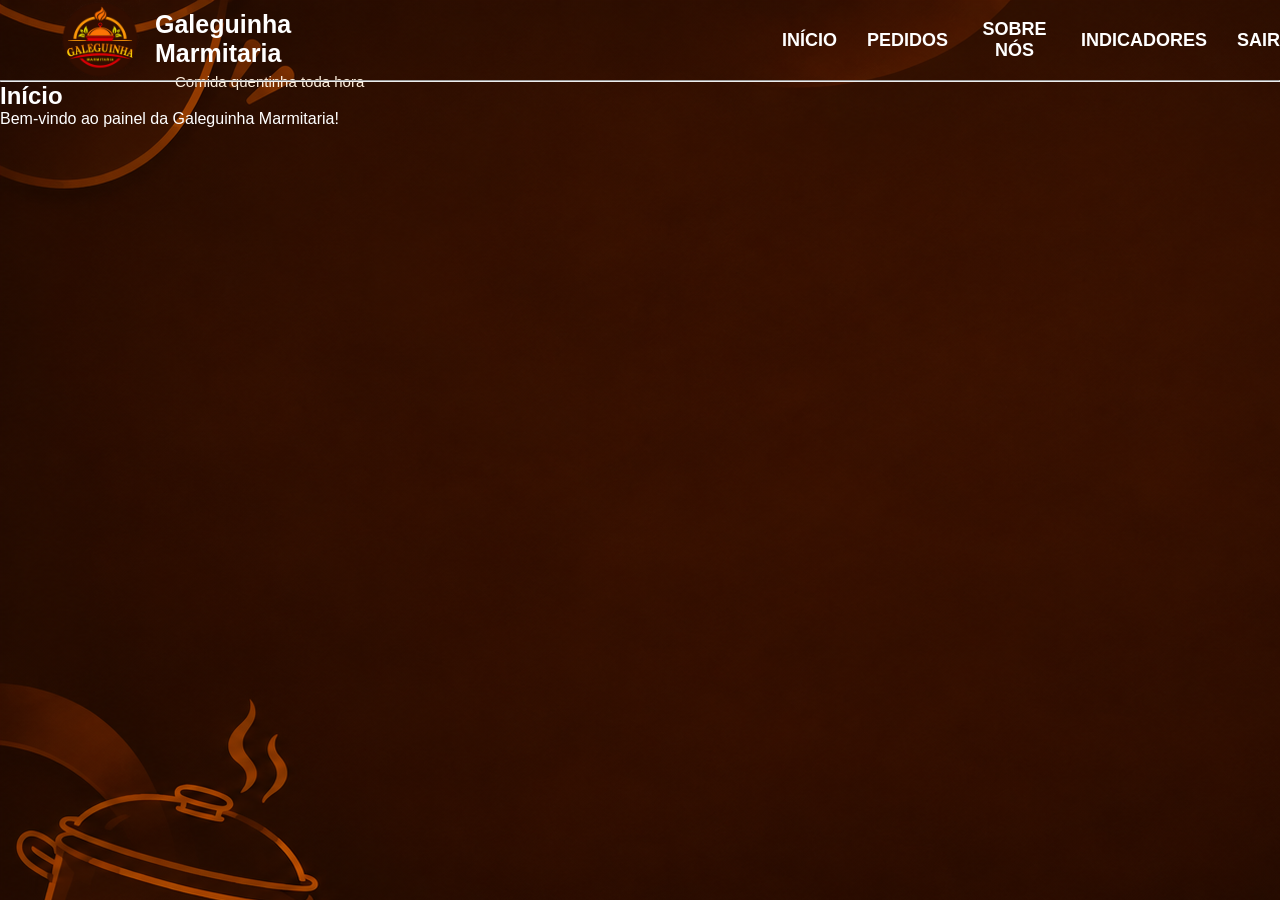
==== painel.html @ c1444ef4 "Fluxo entre as páginas + painel" ====
<!DOCTYPE html>
<html lang="en">
<head>
    <meta charset="UTF-8">
    <meta name="viewport" content="width=device-width, initial-scale=1.0">
    <title>Document</title>
    <link rel="stylesheet" href="style.css">
</head>
<body>
    <div class="box-principal">

        <header class="cabecalho">
           
            <div class="conteudo-cabecalho">
                 <img src="icone.png" alt="icone">
                 <div>
                    <h1> Galeguinha Marmitaria </h1>
                    <p> Comida quentinha toda hora </p>
                 </div>
                 
            </div>
           
           <div class="menu">
                <button class="btn-menu" data-alvo="aba-inicio"> INÍCIO </button>
                <button class="btn-menu" data-alvo="aba-pedidos"> PEDIDOS </button>
                <button class="btn-menu" data-alvo="aba-sobre"> SOBRE NÓS </button>
                <button class="btn-menu" data-alvo="aba-indicadores"> INDICADORES </button>
                <button type="button" id="btn-sair"> SAIR </button>
            </div>
        </header>
        <hr>

        <section class="conteudo">
            <!-- Aba 1: Começa visível (sem a classe escondido) -->
            <div id="aba-inicio" class="conteudo-sessão">
                <h2>Início</h2>
                <p>Bem-vindo ao painel da Galeguinha Marmitaria!</p>
            </div>

            <!-- Aba 2: Começa escondida -->
            <div id="aba-pedidos" class="conteudo-sessão escondido">
                <h2>Pedidos</h2>
                <p>Aqui vai aparecer a lista de pedidos.</p>
            </div>

            <!-- Aba 3: Começa escondida -->
            <div id="aba-sobre" class="conteudo-sessão escondido">
                <h2>Sobre Nós</h2>
                <p>História da Galeguinha Marmitaria.</p>
            </div>

            <!-- Aba 4: Começa escondida -->
            <div id="aba-indicadores" class="conteudo-sessão escondido">
                <h2>Indicadores</h2>
                <p>Gráficos e relatórios da marmitaria.</p>
            </div>
        </section>
    </div>

    <!-- Lembre-se de conferir o nome do seu arquivo JS aqui -->
    <script src="painel.js"></script>
</body>
</html>
---- style.css ----
*{
    margin:0;
    padding:0;
    font-family: Arial, Helvetica, sans-serif;
}

body{
    background-color: #442202;
}

.escondido{
    display: none !important;
}


.container{
    height:100vh;
    width:100vw;
    
    background-image: url(fundo.png);
    background-size: cover;
    background-position: center;
    background-repeat: no-repeat;
    background-attachment: fixed;

    min-height: 100vh;
    margin: 0;
    display:flex;
    align-items: center;
    justify-content: center;
    flex-direction:row;
}

.box-login, .box-cadastro{
    display:flex;
    align-items: center;
    justify-content: center;
    flex-direction:column;

    color:white;

    width:400px;
    height:520px;
    background-color: #351604;
    border-radius: 40px;
    border: 3px solid #1e1003;
    text-align: center;
    gap: 12px;
   
   
}

 .box-cadastro {
    width: 460px;
    height: 620px;
}

.box-login img, .box-cadastro img {
    width: 85px;
    height: 85px;
    object-fit: contain;
    margin-bottom: 8px;
    border-radius:10px ;
}

.box-login h1, .box-cadastro img  {
    color: #F4F4F5;
    font-size: 32px;
    font-weight: 700;
    margin: 0;
    letter-spacing: -0.8px;
}


.box-login p, .box-cadastro p {
    color: #FFF1DF;
    font-size: 14px;
    font-weight: 400;
    line-height: 1.6;
    margin: 0;
    max-width: 300px;
    margin-left:10px;
}

.box-dados {
    display: flex;
    flex-direction: column;
    gap: 16px;
  
}

.box-dados hr {
    width: 100%;
    border: none;
    border-top: 1px solid #1e1003;
    margin: 0 0 10px;
}

.box-dados h2 {
    color: #F4F4F5;
    font-family: 'Inter', sans-serif;
    font-size: 26px;
    font-weight: 700;
    margin: 0 0 8px;
}

.box-dados .input-group {
    display: flex;
    align-items: center;
    width: 350px;
    height: 50px;
    padding: 0 20px;
    box-sizing: border-box;

    background-color:#FFF1DF;
    border: 1px solid transparent;
    border-radius: 16px;
}

.box-dados .input-group:focus-within {
    border-color: #1e1003;
}

.box-dados .input-group input {
    flex: 1;
    width: 100%;
    min-width: 0;
    height: 100%;

    background: transparent;
    border: none;
    outline: none;

    color:   #1e1003;
    font-family: 'Inter', sans-serif;
    font-size: 18px;
}


.box-dados .input-group input::placeholder {
    color: #94765C;
}

.box-dados .toggle-password {
    background: transparent;
    border: none;
    color: white;
    font-size: 20px;
    cursor: pointer;
}

.box-dados .btn-login {
    width: 350px;
    height: 50px;
    margin-top: 8px;

    background-color: #F58216;
    border: none;
    border-radius: 16px;

    color:#351604;
    font-family: 'Inter', sans-serif;
    font-size: 20px;
    font-weight: 700;

    cursor: pointer;
     transition: transform 0.2s ease-in-out; 
}

.box-dados .btn-login:hover {
    background-color: #FF9D32;
    transform: scale(1.05); }

/* LINK DE CADASTRO */
.box-dados .register-link {
    color: white;
    font-family: 'Inter', sans-serif;
    font-size: 16px;
    text-align: center;
    margin-top:2px;
    margin-left:15px;
}

.box-dados .register-link a {
    color:#F58216;
    font-weight: 700;
    text-decoration: none;
    
}

.box-dados .register-link a:hover {
    text-decoration: underline;
}

.tipo-usuario p {
    color: #FFF1DF;
    font-size: 16px;
    margin-bottom: 10px;
    margin-left:20px;
}

.opcoes-perfil {
    display: flex;
    gap: 12px;
}

.opcoes-perfil label {
    flex: 1;
    display: flex;
    align-items: center;
    justify-content: center;
    gap: 10px;

    padding: 15px;

    background:  #351604;
    border: 2px solid  #1e1003;
    border-radius: 14px;

    color: white;
    cursor: pointer;
    transition: 0.2s;
}

.opcoes-perfil input[type="radio"] {
    accent-color:  #351604;
    width: 17px;
    height: 17px;
    cursor: pointer;
}

.opcoes-perfil label:has(input:checked) {
    background:#F58216;
    border-color:#FFB21A;
    color: #ffffff;
}

.box-principal{
    width:100vw;
    height:100vh;
    display:flex;
    flex-direction:column;
    position:absolute;
    color:white;
    background-image: url(fundo-principal.png);

}

.cabecalho{
    background-image: url(fundo-principal.png);
    width:100vw;
    height:80px;
    display:flex;
    flex-direction: row;
    color:rgb(255, 255, 255);
    gap:30%;
}

.cabecalho img{
    width:80px;
    height:80px;
    margin-left:40px;

}

.cabecalho hr{
    width: 100vw;
    border: none;
    border-top: 3px solid #F58216;
    margin-top:50px;
}

.conteudo-cabecalho{
  
    display:flex;
    margin-left:20px;
    gap:15px;
    flex-direction: row;
}

.conteudo-cabecalho p{
   font-size:15px;
   color:#FFF1DF;
   margin-top:5px;
   margin-left:20px;
}
.conteudo-cabecalho h1{
    font-size:25px;
    margin-top:10px;
}

.menu{
   
    display:flex;
    justify-content: center;
    align-items: center;
    gap:30px;
}

.menu button{
  background: transparent;
  border: none;
  padding: 0;
  margin: 0;
  color: inherit;
  font: inherit;
  text-decoration: none;
  cursor: pointer;
  transition: color 0.3s ease, transform 0.3s ease;
  font-size: 18px; 
  font-weight: 600;
}
.menu button:hover {
  color: #F58216; /* Nova cor do texto */
  transform: scale(1.10);
}
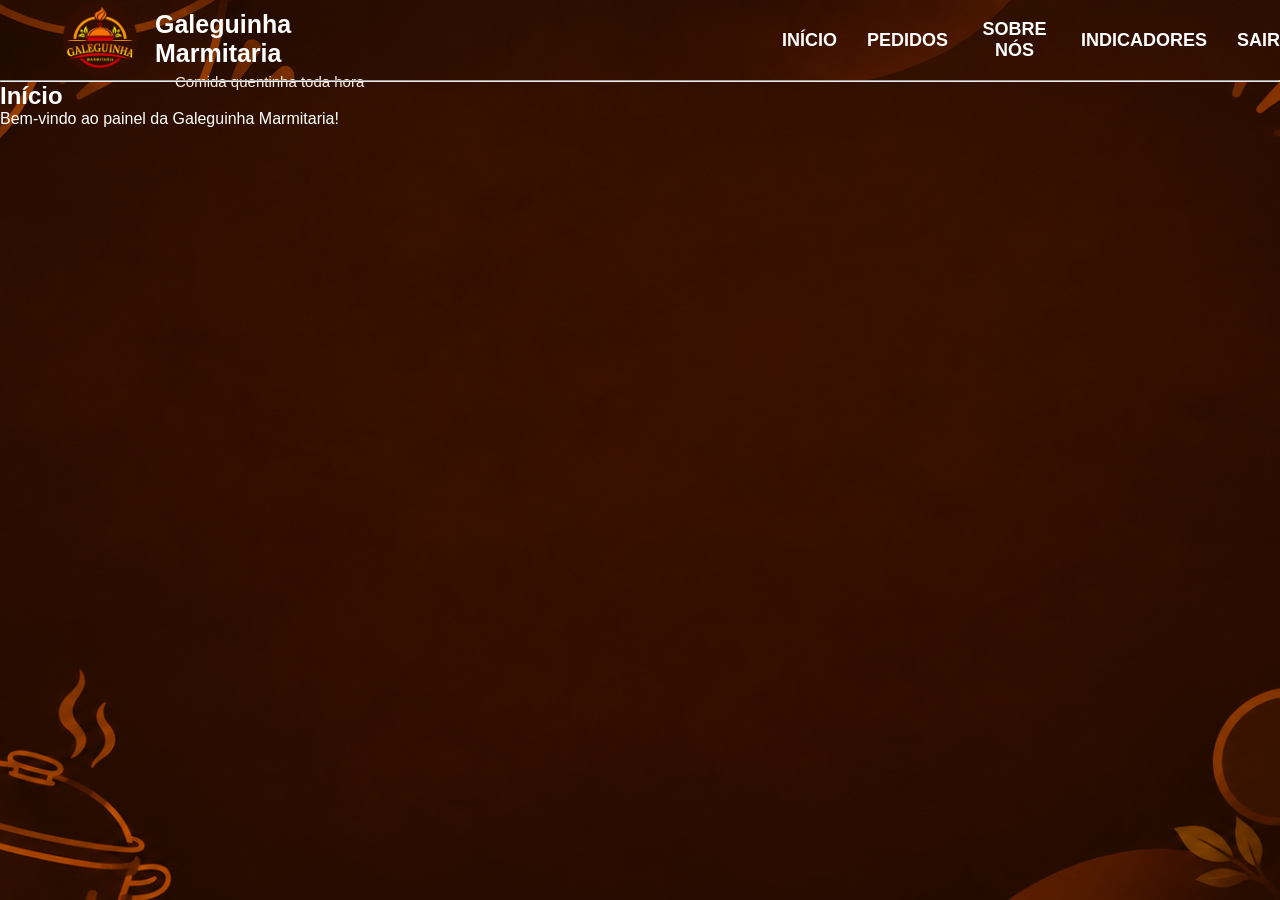
==== commit feef77a8: "pagina_indicadores" ====
--- a/painel.html
+++ b/painel.html
@@ -4,6 +4,8 @@
     <meta charset="UTF-8">
     <meta name="viewport" content="width=device-width, initial-scale=1.0">
     <title>Document</title>
+    <!--simbolos-->
+    <link rel="stylesheet" href="https://cdnjs.cloudflare.com/ajax/libs/font-awesome/6.5.1/css/all.min.css">
     <link rel="stylesheet" href="style.css">
 </head>
 <body>
@@ -51,13 +53,112 @@
 
             <!-- Aba 4: Começa escondida -->
             <div id="aba-indicadores" class="conteudo-sessão escondido">
-                <h2>Indicadores</h2>
-                <p>Gráficos e relatórios da marmitaria.</p>
+                <div class="dashboard-container">
+                    <div class="breadcrumb">
+                        <i class="fa-solid fa-house"></i>
+                        <span>Início</span>
+                        <span>&gt;</span>
+                        <span class="active">Indicadores</span>
+                    </div>
+
+                    <div class="section-header">
+                        <div class="title-group">
+                            <div class="header-icon">
+                                <i class="fa-solid fa-chart-line"></i>
+                            </div>
+                            <div>
+                                <h2>Indicadores</h2>
+                                <p>Acompanhe o desempenho do seu negócio</p>
+                            </div>
+                        </div>
+
+                        <div class="filter-wrapper">
+                            <i class="fa-regular fa-calendar"></i>
+                            <select id="periodFilter" aria-label="Filtrar período">
+                                <option value="este-mes" selected>Este mês</option>
+                                <option value="mes-passado">Mês passado</option>
+                                <option value="ultimos-6-meses">Últimos 6 meses</option>
+                            </select>
+                        </div>
+                    </div>
+
+                    <div class="kpi-grid">
+                        <div class="kpi-card">
+                            <div class="kpi-icon">
+                                <i class="fa-solid fa-bag-shopping"></i>
+                            </div>
+                            <div class="kpi-info">
+                                <span class="kpi-label">Total de Pedidos</span>
+                                <strong class="kpi-value" id="kpi-pedidos">247</strong>
+                                <span class="kpi-trend positive" id="trend-pedidos">
+                                    <i class="fa-solid fa-arrow-up"></i> 12% <small>vs. mês anterior</small>
+                                </span>
+                            </div>
+                        </div>
+
+                        <div class="kpi-card">
+                            <div class="kpi-icon">
+                                <i class="fa-solid fa-coins"></i>
+                            </div>
+                            <div class="kpi-info">
+                                <span class="kpi-label">Faturamento</span>
+                                <strong class="kpi-value" id="kpi-faturamento">R$ 7.842,50</strong>
+                                <span class="kpi-trend positive" id="trend-faturamento">
+                                    <i class="fa-solid fa-arrow-up"></i> 18% <small>vs. mês anterior</small>
+                                </span>
+                            </div>
+                        </div>
+
+                        <div class="kpi-card">
+                            <div class="kpi-icon">
+                                <i class="fa-solid fa-star"></i>
+                            </div>
+                            <div class="kpi-info">
+                                <span class="kpi-label">Ticket Médio</span>
+                                <strong class="kpi-value" id="kpi-ticket">R$ 31,74</strong>
+                                <span class="kpi-trend positive" id="trend-ticket">
+                                    <i class="fa-solid fa-arrow-up"></i> 5% <small>vs. mês anterior</small>
+                                </span>
+                            </div>
+                        </div>
+
+                        <div class="kpi-card">
+                            <div class="kpi-icon">
+                                <i class="fa-solid fa-users"></i>
+                            </div>
+                            <div class="kpi-info">
+                                <span class="kpi-label">Clientes Ativos</span>
+                                <strong class="kpi-value" id="kpi-clientes">1.203</strong>
+                                <span class="kpi-trend positive" id="trend-clientes">
+                                    <i class="fa-solid fa-arrow-up"></i> 10% <small>vs. mês anterior</small>
+                                </span>
+                            </div>
+                        </div>
+                    </div>
+
+                    <div class="charts-grid">
+                        <div class="chart-card">
+                            <div class="chart-header">
+                                <i class="fa-solid fa-chart-simple"></i>
+                                <h3>Total de Vendas por Mês</h3>
+                            </div>
+                            <div class="chart-body" id="chart-vendas-mes"></div>
+                        </div>
+
+                        <div class="chart-card">
+                            <div class="chart-header">
+                                <i class="fa-solid fa-calendar-days"></i>
+                                <h3>Faturamento por Dia da Semana</h3>
+                            </div>
+                            <div class="chart-body" id="chart-faturamento-semana"></div>
+                        </div>
+                    </div>
+                </div>
             </div>
         </section>
     </div>
 
-    <!-- Lembre-se de conferir o nome do seu arquivo JS aqui -->
+
     <script src="painel.js"></script>
 </body>
 </html>
--- a/style.css
+++ b/style.css
@@ -236,19 +236,21 @@
 }
 
 .box-principal{
-    width:100vw;
-    height:100vh;
+    width:100%;
+    min-height:100vh;
     display:flex;
     flex-direction:column;
-    position:absolute;
     color:white;
     background-image: url(fundo-principal.png);
-
+    background-size: cover;
+    background-position: center;
+    background-attachment: fixed;
+    overflow-x: hidden;
 }
 
 .cabecalho{
     background-image: url(fundo-principal.png);
-    width:100vw;
+    width:100%;
     height:80px;
     display:flex;
     flex-direction: row;
@@ -314,3 +316,307 @@
   color: #F58216; /* Nova cor do texto */
   transform: scale(1.10);
 }
+
+/* =========================================================
+   INDICADORES (PALETA ORIGINAL GALEGUINHA MARMITARIA)
+   ========================================================= */
+.dashboard-container {
+    --bg-card: rgba(53, 22, 4, 0.80);
+    --bg-card-hover: rgba(68, 34, 2, 0.92);
+    --border-card: rgba(245, 130, 22, 0.30);
+    --orange-primary: #F58216;
+    --orange-light: #FF9D32;
+    --text-main: #FFFFFF;
+    --text-muted: #FFF1DF;
+    --trend-green: #4ade80;
+    --trend-red: #f87171;
+
+    max-width: 1280px;
+    margin: 0 auto;
+    padding: 20px 32px 56px;
+    box-sizing: border-box;
+    color: var(--text-main);
+}
+
+.breadcrumb {
+    display: flex;
+    align-items: center;
+    gap: 8px;
+    font-size: 0.85rem;
+    color: var(--text-muted);
+    margin-bottom: 18px;
+}
+
+.breadcrumb .active {
+    color: var(--text-main);
+    font-weight: 600;
+}
+
+.section-header {
+    display: flex;
+    justify-content: space-between;
+    align-items: center;
+    flex-wrap: wrap;
+    gap: 16px;
+    margin-bottom: 26px;
+}
+
+.title-group {
+    display: flex;
+    align-items: center;
+    gap: 16px;
+}
+
+.header-icon {
+    font-size: 2.3rem;
+    color: var(--orange-primary);
+    display: flex;
+    align-items: center;
+}
+
+.title-group h2 {
+    margin: 0;
+    font-size: 1.8rem;
+    font-weight: 700;
+}
+
+.title-group p {
+    margin: 4px 0 0;
+    font-size: 0.95rem;
+    color: var(--text-muted);
+}
+
+.filter-wrapper {
+    display: flex;
+    align-items: center;
+    background: var(--bg-card);
+    border: 1px solid var(--border-card);
+    border-radius: 999px;
+    padding: 10px 18px;
+    backdrop-filter: blur(6px);
+    transition: border-color 0.2s;
+}
+
+.filter-wrapper:hover {
+    border-color: var(--orange-primary);
+}
+
+.filter-wrapper i {
+    color: var(--text-muted);
+    margin-right: 10px;
+    font-size: 0.95rem;
+}
+
+.filter-wrapper select {
+    background: transparent;
+    border: none;
+    color: var(--text-main);
+    font-size: 0.92rem;
+    font-weight: 600;
+    outline: none;
+    cursor: pointer;
+}
+
+.filter-wrapper select option {
+    background-color: #351604;
+    color: #FFFFFF;
+}
+
+.kpi-grid {
+    display: grid;
+    grid-template-columns: repeat(4, 1fr);
+    gap: 20px;
+    margin-bottom: 24px;
+}
+
+.kpi-card {
+    background: var(--bg-card);
+    border: 1px solid var(--border-card);
+    border-radius: 16px;
+    padding: 20px;
+    box-sizing: border-box;
+    display: flex;
+    align-items: center;
+    gap: 16px;
+    backdrop-filter: blur(8px);
+    box-shadow: 0 8px 24px rgba(30, 16, 3, 0.45);
+    transition: transform 0.2s ease, background 0.2s ease;
+}
+
+.kpi-card:hover {
+    transform: translateY(-3px);
+    background: var(--bg-card-hover);
+}
+
+.kpi-icon {
+    font-size: 2.2rem;
+    color: var(--orange-primary);
+    min-width: 42px;
+    display: flex;
+    justify-content: center;
+}
+
+.kpi-info {
+    display: flex;
+    flex-direction: column;
+}
+
+.kpi-label {
+    font-size: 0.85rem;
+    color: var(--text-muted);
+    margin-bottom: 4px;
+}
+
+.kpi-value {
+    font-size: 1.6rem;
+    font-weight: 700;
+    margin-bottom: 4px;
+}
+
+.kpi-trend {
+    font-size: 0.8rem;
+    font-weight: 700;
+    display: flex;
+    align-items: center;
+    gap: 4px;
+}
+
+.kpi-trend.positive {
+    color: var(--trend-green);
+}
+
+.kpi-trend.negative {
+    color: var(--trend-red);
+}
+
+.kpi-trend small {
+    color: var(--text-muted);
+    font-weight: 400;
+    margin-left: 2px;
+}
+
+.charts-grid {
+    display: grid;
+    grid-template-columns: repeat(2, 1fr);
+    gap: 24px;
+}
+
+.chart-card {
+    background: var(--bg-card);
+    border: 1px solid var(--border-card);
+    border-radius: 16px;
+    padding: 22px 24px;
+    box-sizing: border-box;
+    backdrop-filter: blur(8px);
+    box-shadow: 0 8px 24px rgba(30, 16, 3, 0.45);
+}
+
+.chart-header {
+    display: flex;
+    align-items: center;
+    gap: 10px;
+    margin-bottom: 20px;
+}
+
+.chart-header i {
+    color: var(--orange-primary);
+    font-size: 1.2rem;
+}
+
+.chart-header h3 {
+    margin: 0;
+    font-size: 1.12rem;
+    font-weight: 700;
+}
+
+.bar-chart-wrapper {
+    display: flex;
+    height: 230px;
+    padding-top: 18px;
+}
+
+.y-axis {
+    display: flex;
+    flex-direction: column;
+    justify-content: space-between;
+    padding-bottom: 28px;
+    padding-right: 12px;
+    font-size: 0.78rem;
+    color: var(--text-muted);
+    text-align: right;
+    min-width: 44px;
+}
+
+.bars-area {
+    flex: 1;
+    display: flex;
+    align-items: flex-end;
+    justify-content: space-around;
+    border-left: 1px solid rgba(255, 241, 223, 0.18);
+    border-bottom: 1px solid rgba(255, 241, 223, 0.18);
+    padding: 0 10px;
+    position: relative;
+}
+
+.bar-column {
+    display: flex;
+    flex-direction: column;
+    align-items: center;
+    height: 100%;
+    justify-content: flex-end;
+    flex: 1;
+    max-width: 54px;
+    position: relative;
+}
+
+.bar-top-label {
+    font-size: 0.74rem;
+    font-weight: 700;
+    color: var(--text-main);
+    margin-bottom: 6px;
+    white-space: nowrap;
+    transition: transform 0.25s ease, color 0.25s ease;
+}
+
+.bar-fill {
+    width: 72%;
+    background: linear-gradient(180deg, var(--orange-light) 0%, var(--orange-primary) 100%);
+    border-radius: 6px 6px 0 0;
+    transition: height 0.65s cubic-bezier(0.34, 1.56, 0.64, 1), filter 0.2s ease, transform 0.2s ease;
+    cursor: pointer;
+}
+
+.bar-column:hover .bar-fill {
+    filter: brightness(1.18);
+    transform: scaleX(1.06);
+}
+
+.bar-column:hover .bar-top-label {
+    color: var(--orange-light);
+    transform: translateY(-2px);
+}
+
+.bar-bottom-label {
+    position: absolute;
+    bottom: -24px;
+    font-size: 0.8rem;
+    color: var(--text-muted);
+}
+
+@media (max-width: 1024px) {
+    .kpi-grid {
+        grid-template-columns: repeat(2, 1fr);
+    }
+    .charts-grid {
+        grid-template-columns: 1fr;
+    }
+}
+
+@media (max-width: 580px) {
+    .dashboard-container {
+        padding: 16px;
+    }
+    .kpi-grid {
+        grid-template-columns: 1fr;
+    }
+}
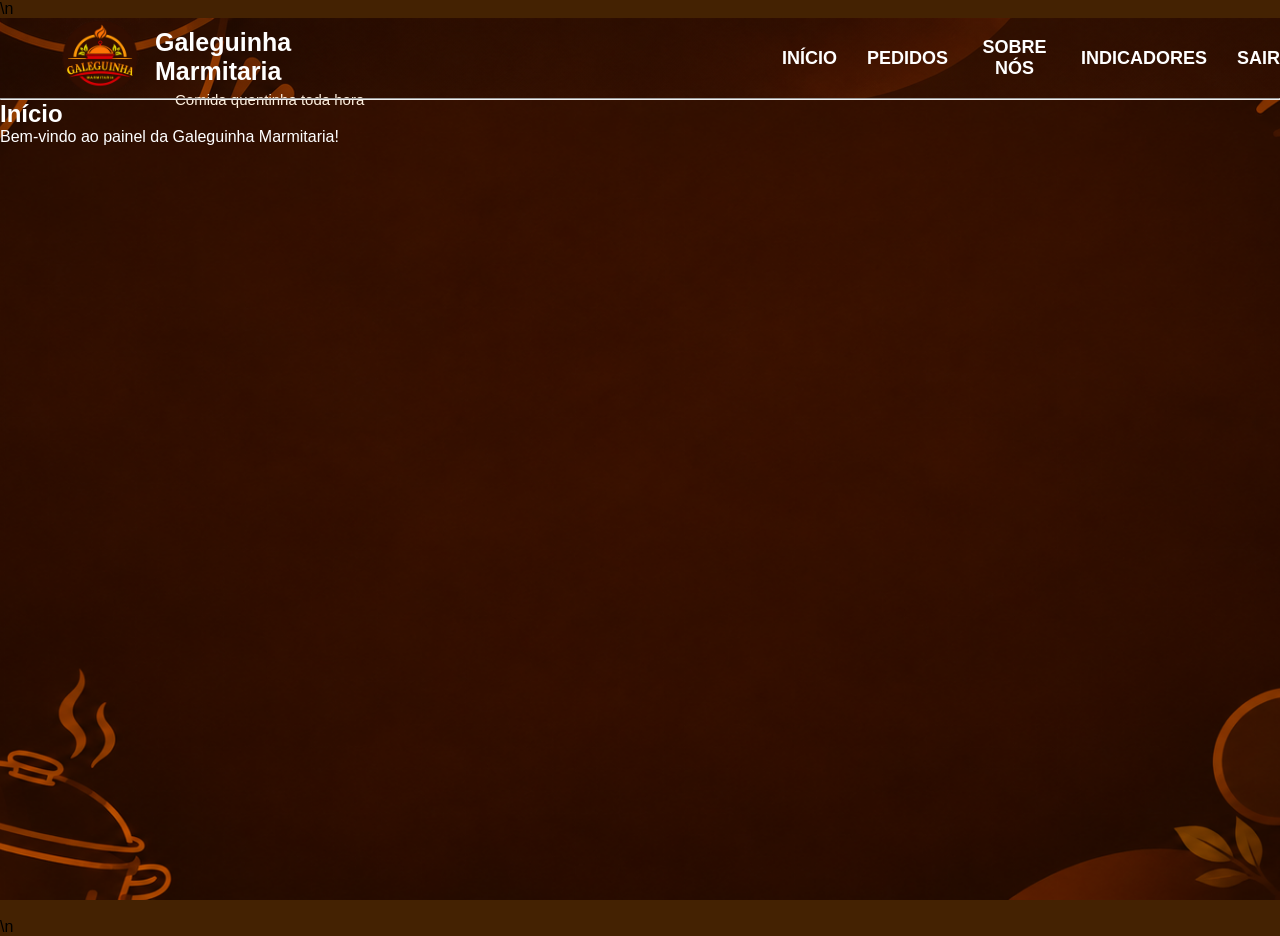
==== commit 4c17cc8f: "Painel atualizado para ter a aba pedidos e o JS e CSS da aba pedidos" ====
--- a/painel.html
+++ b/painel.html
@@ -6,7 +6,7 @@
     <title>Document</title>
     <!--simbolos-->
     <link rel="stylesheet" href="https://cdnjs.cloudflare.com/ajax/libs/font-awesome/6.5.1/css/all.min.css">
-    <link rel="stylesheet" href="style.css">
+    <link rel="stylesheet" href="style.css">\n    <link rel="stylesheet" href="pedidos.css">
 </head>
 <body>
     <div class="box-principal">
@@ -41,8 +41,48 @@
 
             <!-- Aba 2: Começa escondida -->
             <div id="aba-pedidos" class="conteudo-sessão escondido">
-                <h2>Pedidos</h2>
-                <p>Aqui vai aparecer a lista de pedidos.</p>
+                <div class="pedidos-app">
+                    <header class="pedidos-topo">
+                        <div>
+                            <span class="pedidos-sobretitulo">GALEGUINHA MARMITARIA</span>
+                            <h2>Monte seu pedido</h2>
+                            <p>Comida caseira, saborosa e feita com carinho.</p>
+                        </div>
+                        <div class="pedidos-topo-icone" aria-hidden="true"><i class="fa-solid fa-utensils"></i></div>
+                    </header>
+
+                    <div class="pedidos-layout">
+                        <section class="pedidos-catalogo" aria-label="Cardápio de marmitas">
+                            <div class="pedidos-secao-titulo">
+                                <div>
+                                    <h3>Nosso cardápio</h3>
+                                    <p>Escolha suas marmitas e adicione ao pedido.</p>
+                                </div>
+                                <span id="pedidos-qtd-produtos" class="pedidos-contador">5 opções</span>
+                            </div>
+                            <div id="pedidos-lista-produtos" class="pedidos-grid"></div>
+                        </section>
+
+                        <aside class="pedidos-carrinho" aria-label="Resumo do pedido">
+                            <div class="pedidos-carrinho-titulo">
+                                <h3><i class="fa-solid fa-cart-shopping"></i> Seu pedido</h3>
+                                <span id="pedidos-carrinho-contador">0</span>
+                            </div>
+                            <div id="pedidos-itens-carrinho" class="pedidos-itens-carrinho">
+                                <p class="pedidos-vazio">Seu carrinho está vazio.</p>
+                            </div>
+                            <div class="pedidos-total-linha">
+                                <span>Total</span>
+                                <strong id="pedidos-total">R$ 0,00</strong>
+                            </div>
+                            <button type="button" id="pedidos-finalizar" class="pedidos-btn-finalizar" disabled>
+                                Finalizar pedido <i class="fa-solid fa-arrow-right"></i>
+                            </button>
+                            <p class="pedidos-aviso">O estoque é atualizado ao confirmar o pedido neste navegador.</p>
+                        </aside>
+                    </div>
+                    <div id="pedidos-mensagem" class="pedidos-mensagem" role="status" aria-live="polite"></div>
+                </div>
             </div>
 
             <!-- Aba 3: Começa escondida -->
@@ -159,6 +199,6 @@
     </div>
 
 
-    <script src="painel.js"></script>
+    <script src="painel.js"></script>\n    <script src="pedidos.js"></script>
 </body>
 </html>
--- a/pedidos.css
+++ b/pedidos.css
@@ -0,0 +1,414 @@
+/* Estilos isolados da aba de pedidos: prefixo pedidos- para evitar conflitos com o painel. */
+.pedidos-app {
+    color: #3b1b0c;
+    background: #fff6e9;
+    border: 1px solid #f2dfc8;
+    border-radius: 22px;
+    padding: 26px;
+    font-family: inherit;
+}
+
+.pedidos-topo {
+    display: flex;
+    align-items: center;
+    justify-content: space-between;
+    gap: 18px;
+    padding: 24px 26px;
+    margin-bottom: 24px;
+    color: #fff4e5;
+    background: linear-gradient(115deg, #3b1605, #702b08);
+    border-radius: 18px;
+}
+
+.pedidos-sobretitulo {
+    color: #ff9a32;
+    font-size: .75rem;
+    font-weight: 800;
+    letter-spacing: .13em;
+}
+
+.pedidos-topo h2 {
+    margin: 5px 0;
+    color: #fff4e5;
+    font-size: clamp(1.6rem, 3vw, 2.2rem);
+}
+
+.pedidos-topo p {
+    margin: 0;
+    color: #f5d9bc;
+}
+
+.pedidos-topo-icone {
+    display: grid;
+    place-items: center;
+    width: 68px;
+    height: 68px;
+    flex: 0 0 68px;
+    color: #ff9a32;
+    border: 1px solid #bd641b;
+    border-radius: 50%;
+    font-size: 1.8rem;
+}
+
+.pedidos-layout {
+    display: grid;
+    grid-template-columns: minmax(0, 1fr) 320px;
+    align-items: start;
+    gap: 22px;
+}
+
+.pedidos-secao-titulo,
+.pedidos-carrinho-titulo {
+    display: flex;
+    justify-content: space-between;
+    align-items: center;
+    gap: 12px;
+}
+
+.pedidos-secao-titulo {
+    margin-bottom: 15px;
+}
+
+.pedidos-secao-titulo h3,
+.pedidos-carrinho-titulo h3 {
+    margin: 0;
+    color: #421d0a;
+}
+
+.pedidos-secao-titulo p {
+    margin: 5px 0 0;
+    color: #866b57;
+    font-size: .9rem;
+}
+
+.pedidos-contador,
+.pedidos-carrinho-titulo > span {
+    padding: 7px 11px;
+    color: #8b3a08;
+    background: #ffe3c2;
+    border-radius: 20px;
+    font-size: .8rem;
+    font-weight: 700;
+    white-space: nowrap;
+}
+
+.pedidos-grid {
+    display: grid;
+    grid-template-columns: repeat(2, minmax(0, 1fr));
+    gap: 15px;
+}
+
+.pedido-produto {
+    overflow: hidden;
+    background: #fffdf9;
+    border: 1px solid #efd9c0;
+    border-radius: 15px;
+    box-shadow: 0 4px 13px rgba(83, 39, 9, .06);
+}
+
+.pedido-produto-imagem {
+    min-height: 105px;
+    display: flex;
+    align-items: center;
+    justify-content: center;
+    position: relative;
+    color: #ffe2bd;
+    background: linear-gradient(135deg, #77300c, #bd5a0b);
+    font-size: 2.5rem;
+}
+
+.pedido-produto-imagem span {
+    position: absolute;
+    top: 10px;
+    left: 10px;
+    padding: 5px 8px;
+    color: #5b2609;
+    background: #ffe8cc;
+    border-radius: 20px;
+    font-size: .68rem;
+    font-weight: 800;
+}
+
+.pedido-produto-conteudo {
+    padding: 15px;
+}
+
+.pedido-produto-nome-linha {
+    display: flex;
+    align-items: flex-start;
+    justify-content: space-between;
+    gap: 8px;
+}
+
+.pedido-produto-nome-linha h4 {
+    margin: 0;
+    color: #3b1b0c;
+    font-size: 1rem;
+}
+
+.pedido-estoque {
+    color: #47733b;
+    font-size: .7rem;
+    font-weight: 700;
+    text-align: right;
+    white-space: nowrap;
+}
+
+.pedido-estoque.esgotado {
+    color: #b3261e;
+}
+
+.pedido-produto-conteudo > p {
+    min-height: 43px;
+    margin: 8px 0 12px;
+    color: #786351;
+    font-size: .84rem;
+    line-height: 1.45;
+}
+
+.pedido-preco {
+    display: block;
+    margin-bottom: 13px;
+    color: #e7650b;
+    font-size: 1.35rem;
+}
+
+.pedido-produto-acoes,
+.pedido-controle-qtd,
+.pedido-item-acoes {
+    display: flex;
+    align-items: center;
+    gap: 7px;
+}
+
+.pedido-produto-acoes {
+    justify-content: space-between;
+}
+
+.pedido-controle-qtd button,
+.pedido-item-acoes button {
+    width: 29px;
+    height: 29px;
+    display: grid;
+    place-items: center;
+    color: #7c350b;
+    background: #ffead4;
+    border: 0;
+    border-radius: 50%;
+    cursor: pointer;
+    font-weight: 800;
+}
+
+.pedido-controle-qtd button:disabled,
+.pedido-item-acoes button:disabled {
+    opacity: .4;
+    cursor: not-allowed;
+}
+
+.pedido-controle-qtd span,
+.pedido-item-acoes span {
+    min-width: 16px;
+    text-align: center;
+    font-weight: 700;
+}
+
+.pedido-btn-adicionar,
+.pedidos-btn-finalizar {
+    display: inline-flex;
+    align-items: center;
+    justify-content: center;
+    gap: 8px;
+    padding: 10px 13px;
+    color: white;
+    background: #ed710d;
+    border: 0;
+    border-radius: 10px;
+    cursor: pointer;
+    font: inherit;
+    font-size: .82rem;
+    font-weight: 800;
+    transition: background .2s, transform .2s;
+}
+
+.pedido-btn-adicionar:hover,
+.pedidos-btn-finalizar:hover:not(:disabled) {
+    background: #c95506;
+    transform: translateY(-1px);
+}
+
+.pedido-btn-adicionar:disabled,
+.pedidos-btn-finalizar:disabled {
+    opacity: .5;
+    cursor: not-allowed;
+}
+
+.pedidos-carrinho {
+    position: sticky;
+    top: 18px;
+    padding: 18px;
+    color: #fff2e4;
+    background: #351506;
+    border: 1px solid #7e3a0c;
+    border-radius: 16px;
+}
+
+.pedidos-carrinho-titulo {
+    padding-bottom: 14px;
+    border-bottom: 1px solid #81502e;
+}
+
+.pedidos-carrinho-titulo h3 {
+    color: #fff2e4;
+    font-size: 1.05rem;
+}
+
+.pedidos-carrinho-titulo h3 i {
+    color: #ff8b25;
+    margin-right: 6px;
+}
+
+.pedidos-itens-carrinho {
+    max-height: 360px;
+    overflow-y: auto;
+}
+
+.pedidos-vazio {
+    padding: 18px 4px;
+    color: #e1c6ac;
+    font-size: .88rem;
+    line-height: 1.5;
+}
+
+.pedido-item-carrinho {
+    display: grid;
+    grid-template-columns: minmax(0, 1fr);
+    gap: 8px;
+    padding: 13px 0;
+    border-bottom: 1px solid #694027;
+}
+
+.pedido-item-info {
+    display: flex;
+    justify-content: space-between;
+    gap: 8px;
+}
+
+.pedido-item-info strong {
+    font-size: .86rem;
+}
+
+.pedido-item-info span {
+    color: #e7c5a5;
+    font-size: .78rem;
+    white-space: nowrap;
+}
+
+.pedido-item-acoes {
+    justify-content: flex-end;
+}
+
+.pedido-item-acoes button {
+    width: 25px;
+    height: 25px;
+}
+
+.pedido-item-acoes .pedido-remover {
+    margin-left: 6px;
+    color: #ffc2a6;
+    background: #63301c;
+}
+
+.pedido-item-subtotal {
+    color: #ff9a32;
+    text-align: right;
+    font-size: .9rem;
+}
+
+.pedidos-total-linha {
+    display: flex;
+    justify-content: space-between;
+    gap: 10px;
+    padding: 17px 0;
+    margin-top: 4px;
+    border-top: 1px solid #81502e;
+    font-weight: 700;
+}
+
+.pedidos-total-linha strong {
+    color: #ff982d;
+    font-size: 1.2rem;
+}
+
+.pedidos-btn-finalizar {
+    width: 100%;
+    padding: 13px;
+    font-size: .9rem;
+}
+
+.pedidos-aviso {
+    margin: 11px 0 0;
+    color: #d5b69a;
+    font-size: .7rem;
+    line-height: 1.4;
+}
+
+.pedidos-mensagem {
+    display: none;
+    margin-top: 20px;
+    padding: 14px 16px;
+    border-radius: 12px;
+    line-height: 1.5;
+}
+
+.pedidos-mensagem.visivel {
+    display: block;
+}
+
+.pedidos-mensagem.sucesso {
+    color: #24552c;
+    background: #e5f5e6;
+    border: 1px solid #a9d7ad;
+}
+
+.pedidos-mensagem.erro {
+    color: #8a211b;
+    background: #ffebe8;
+    border: 1px solid #efb5ae;
+}
+
+@media (max-width: 1050px) {
+    .pedidos-layout {
+        grid-template-columns: minmax(0, 1fr) 285px;
+    }
+}
+
+@media (max-width: 780px) {
+    .pedidos-layout {
+        grid-template-columns: 1fr;
+    }
+
+    .pedidos-carrinho {
+        position: static;
+    }
+}
+
+@media (max-width: 520px) {
+    .pedidos-app {
+        padding: 13px;
+    }
+
+    .pedidos-topo {
+        padding: 18px;
+    }
+
+    .pedidos-topo-icone {
+        width: 48px;
+        height: 48px;
+        flex-basis: 48px;
+        font-size: 1.3rem;
+    }
+
+    .pedidos-grid {
+        grid-template-columns: 1fr;
+    }
+}
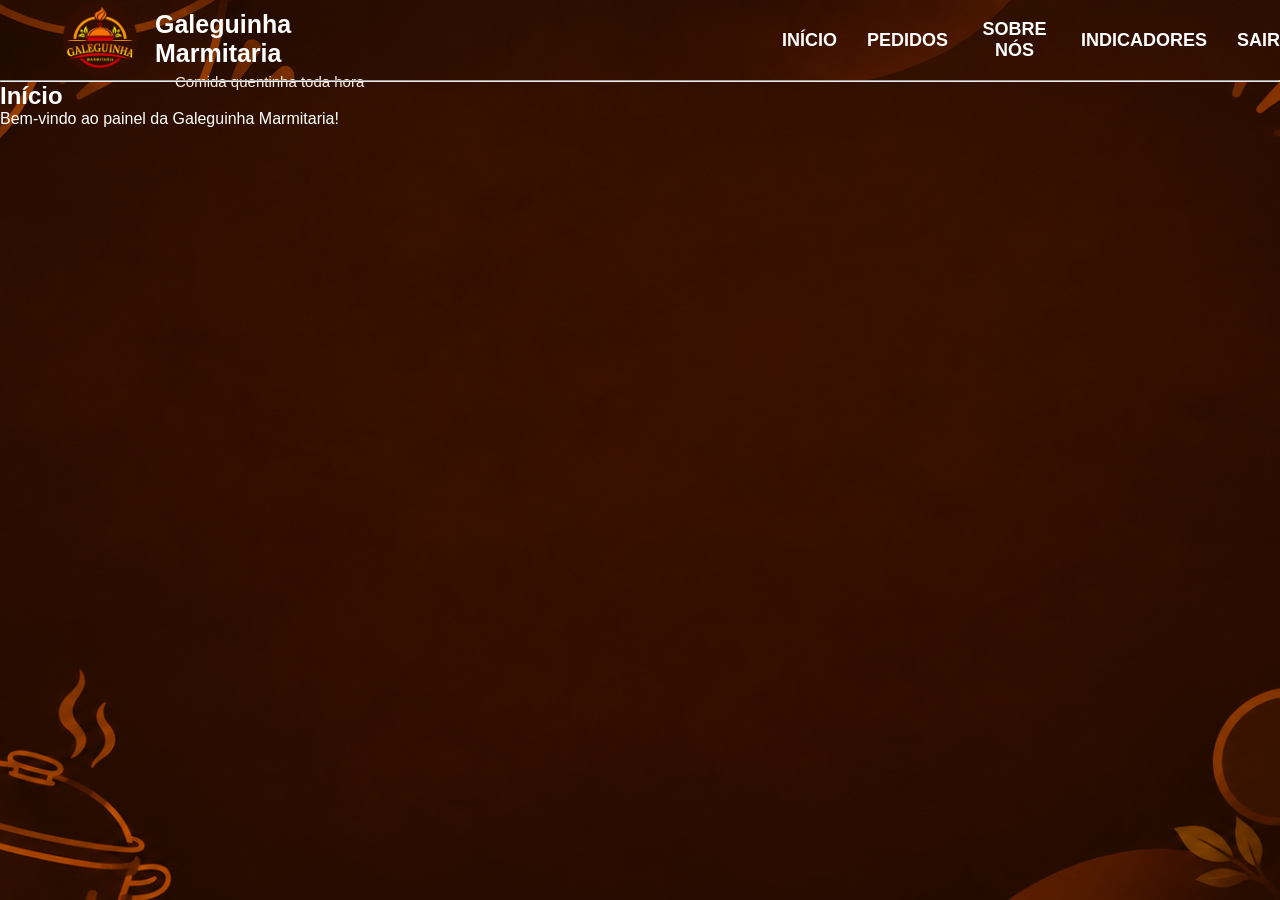
==== commit 1eb4fe3a: "corrigindo conflitos" ====
--- a/painel.html
+++ b/painel.html
@@ -1,12 +1,14 @@
 <!DOCTYPE html>
-<html lang="en">
+<html lang="pt-BR">
 <head>
     <meta charset="UTF-8">
     <meta name="viewport" content="width=device-width, initial-scale=1.0">
-    <title>Document</title>
+    <title>Galeguinha Marmitaria – Painel</title>
     <!--simbolos-->
     <link rel="stylesheet" href="https://cdnjs.cloudflare.com/ajax/libs/font-awesome/6.5.1/css/all.min.css">
-    <link rel="stylesheet" href="style.css">\n    <link rel="stylesheet" href="pedidos.css">
+    <link rel="stylesheet" href="style.css">
+    <link rel="stylesheet" href="pedidos.css">
+    <link rel="stylesheet" href="estilos.css">
 </head>
 <body>
     <div class="box-principal">
@@ -87,8 +89,86 @@
 
             <!-- Aba 3: Começa escondida -->
             <div id="aba-sobre" class="conteudo-sessão escondido">
-                <h2>Sobre Nós</h2>
-                <p>História da Galeguinha Marmitaria.</p>
+                <main class="container">
+  <div class="migalhas">
+    <svg viewBox="0 0 24 24"><path d="M12 3 2 12h3v8h5v-6h4v6h5v-8h3z" fill-rule="evenodd"/></svg>
+    <span>Início</span><span>›</span><span>Sobre Nós</span>
+  </div>
+
+  <section class="destaque">
+    <div>
+      <h2>Sobre <span>Nós</span></h2>
+      <svg class="sublinhado" viewBox="0 0 250 10"><path d="M2 8C60 2 160 2 248 5" stroke="#f57c00" stroke-width="3" fill="none" stroke-linecap="round"/></svg>
+      <h3>Mais que uma marmitaria,<br>uma comida feita com amor!</h3>
+      <p>A Galeguinha Marmitaria nasceu do desejo de levar uma alimentação caseira, saborosa e de qualidade para o dia a dia das pessoas, com muito carinho e compromisso.</p>
+    </div>
+    <div class="foto">
+      <img src="imagens/foto.jpg" alt="Prato com arroz, feijão, filé de frango grelhado, salada e cenoura ralada">
+      <svg class="faiscas" viewBox="0 0 70 70"><path d="M8 4 14 26M32 20 50 34M40 52 64 50"/></svg>
+    </div>
+  </section>
+
+  <section class="cartoes">
+    <article class="cartao">
+      <div class="icone"><svg viewBox="0 0 48 48"><rect x="8" y="10" width="32" height="30" rx="5"/><path d="M8 20h32M16 6v8M32 6v8M17 28h2M24 28h2M31 28h2M17 34h2M24 34h2"/></svg></div>
+      <div><h4 style="color: brown;">Nossa Fundação</h4><p class="data" id="dataFundacao">15 de Março de 2020</p><p class="suave">Desde então, servindo qualidade em cada refeição.</p></div>
+    </article>
+    <article class="cartao">
+      <div class="icone"><svg viewBox="0 0 48 48"><circle cx="22" cy="26" r="16"/><circle cx="22" cy="26" r="9"/><circle cx="22" cy="26" r="2"/><path d="M22 26 40 8M34 8h6v6"/></svg></div>
+      <div><h4 style="color: brown;">Nossa Missão</h4><p class="data" id="dataFundacao">Oferecer refeições saborosas, nutritivas e acessíveis, com qualidade, pontualidade e atendimento humanizado.</p></div>
+    </article>
+    <article class="cartao">
+      <div class="icone"><svg viewBox="0 0 48 48"><path d="M3 24C9 14 16 10 24 10s15 4 21 14c-6 10-13 14-21 14S9 34 3 24z"/><circle cx="24" cy="24" r="6"/></svg></div>
+      <div><h4 style="color: brown;" >Nossa Visão</h4><p class="data" id="dataFundacao">Ser referência em marmitas caseiras na nossa região, reconhecida pelo sabor, confiança e cuidado com nossos clientes.</p></div>
+    </article>
+  </section>
+
+  <section class="secao-valores">
+    <div class="bloco-valores">
+      <h2>Nossos <span>Valores</span></h2>
+      <p>O que nos guia todos os dias:</p>
+      <div class="valores">
+        <article class="valor">
+          <svg viewBox="0 0 48 48"><path class="cheio" d="M24 4 3 24h6v18h12V30h6v12h12V24h6z"/></svg>
+          <div><h5>Sabor de Casa (Afeto e Qualidade)</h5><p class="data" id="dataFundacao">Preparar cada refeição com o mesmo cuidado, tempero e carinho de um almoço feito para a própria família, usando ingredientes frescos e selecionados.</p></div>
+        </article>
+        <article class="valor">
+          <svg viewBox="0 0 48 48"><circle cx="24" cy="24" r="20"/><path d="M24 11v14l9 6"/></svg>
+          <div><h5>Pontualidade e Compromisso</h5><p>Respeitar o horário de almoço do cliente, organizando a produção e as entregas para que a comida chegue quentinha e na hora combinada.</p></div>
+        </article>
+        <article class="valor">
+          <svg viewBox="0 0 48 48"><path class="cheio" d="M6 4h3v14h2V4h3v14h2V4h3v16c0 3-2 5-4 5v19h-4V25c-2 0-4-2-4-5zM34 4c5 0 8 8 8 18 0 4-2 5-4 5v17h-4z"/></svg>
+          <div><h5>Preço Justo e Fartura</h5><p class="data" id="dataFundacao">Oferecer porções bem servidas, nutritivas e com valor acessível para quem precisa comer bem todos os dias.</p></div>
+        </article>
+        <article class="valor">
+          <svg viewBox="0 0 48 48"><g class="cheio"><circle cx="24" cy="12" r="7"/><path d="M11 30c0-6 6-9 13-9s13 3 13 9v5H11z"/><circle cx="9" cy="18" r="5"/><circle cx="39" cy="18" r="5"/><path d="M0 34c0-4 3-7 8-7 2 0 3 .3 4 1-3 2-4 4-4 7H0zM48 34c0-4-3-7-8-7-2 0-3 .3-4 1 3 2 4 4 4 7h8z"/></g></svg>
+          <div><h5>Atendimento Próximo e Familiar</h5><p class="data" id="dataFundacao">Tratar cada cliente pelo nome, com simpatia, paciência e atenção especial aos pedidos e restrições alimentares.</p></div>
+        </article>
+      </div>
+    </div>
+    <div class="assinatura">
+      <span class="nome">Galeguinha<br>Marmitaria</span>
+      <svg viewBox="0 0 48 44"><path d="M24 40C6 26 3 16 8 9c5-6 13-3 16 3 3-6 11-9 16-3 5 7 2 17-16 31z"/></svg>
+      <svg class="traco" viewBox="0 0 200 8"><path d="M2 6C60 0 140 0 198 3" stroke="#6b2a0e" stroke-width="3" fill="none" stroke-linecap="round"/></svg>
+      <span class="frase">Comida boa,<br>feito com amor!</span>
+      <svg class="traco" viewBox="0 0 200 8"><path d="M2 6C60 0 140 0 198 3" stroke="#f57c00" stroke-width="3" fill="none" stroke-linecap="round"/></svg>
+    </div>
+  </section>
+</main>
+
+<footer class="rodape">
+  <div class="container">
+    <div class="bloco"><img src="icone.png" alt="Logo Galeguinha"><div><strong>Galeguinha Marmitaria</strong>Sua comida quentinha toda hora!</div></div>
+    <div class="bloco redes" aria-hidden="true">
+      <!-- Botões apenas decorativos -->
+      <button class="rede" type="button" tabindex="-1" aria-hidden="true"><svg viewBox="0 0 24 24"><path d="M3 21l1.6-5A9 9 0 1 1 8 19.5z"/><path d="M9 8c0 4 3 7 7 7l1-2-2-1-1 1c-1 0-3-2-3-3l1-1-1-2z" class="cheio"/></svg></button>
+      <button class="rede" type="button" tabindex="-1" aria-hidden="true"><svg viewBox="0 0 24 24"><rect x="3" y="3" width="18" height="18" rx="5"/><circle cx="12" cy="12" r="4"/><circle cx="17.3" cy="6.7" r="1" class="cheio"/></svg></button>
+      <button class="rede" type="button" tabindex="-1" aria-hidden="true"><svg viewBox="0 0 24 24"><path class="cheio" d="M14 22v-8h3l.5-3.5H14V8.3c0-1 .4-1.8 1.8-1.8H17.600V3.400C17.200 3.400 16.200 3.300 15 3.300c-2.600 0-4.400 1.600-4.400 4.500v2.700H7.600V14h3v8z"/></svg></button>
+    </div>
+    <div class="bloco"><div>© 2025 Galeguinha Marmitaria.<br>Todos os direitos reservados.</div></div>
+  </div>
+</footer>
+
             </div>
 
             <!-- Aba 4: Começa escondida -->
@@ -142,7 +222,7 @@
                             </div>
                             <div class="kpi-info">
                                 <span class="kpi-label">Faturamento</span>
-                                <strong class="kpi-value" id="kpi-faturamento">R$ 7.842,50</strong>
+                                <strong class="kpi-value" id="kpi-faturamento">R$3200,74</strong>
                                 <span class="kpi-trend positive" id="trend-faturamento">
                                     <i class="fa-solid fa-arrow-up"></i> 18% <small>vs. mês anterior</small>
                                 </span>
@@ -154,8 +234,8 @@
                                 <i class="fa-solid fa-star"></i>
                             </div>
                             <div class="kpi-info">
-                                <span class="kpi-label">Ticket Médio</span>
-                                <strong class="kpi-value" id="kpi-ticket">R$ 31,74</strong>
+                                <span class="kpi-label">lucro liquido</span>
+                                <strong class="kpi-value" id="kpi-ticket">R$7000 </strong>
                                 <span class="kpi-trend positive" id="trend-ticket">
                                     <i class="fa-solid fa-arrow-up"></i> 5% <small>vs. mês anterior</small>
                                 </span>
@@ -198,7 +278,7 @@
         </section>
     </div>
 
-
-    <script src="painel.js"></script>\n    <script src="pedidos.js"></script>
+    <script src="painel.js"></script>
+    <script src="pedidos.js"></script>
 </body>
 </html>
--- a/style.css
+++ b/style.css
@@ -317,9 +317,7 @@
   transform: scale(1.10);
 }
 
-/* =========================================================
-   INDICADORES (PALETA ORIGINAL GALEGUINHA MARMITARIA)
-   ========================================================= */
+/* imdicador */
 .dashboard-container {
     --bg-card: rgba(53, 22, 4, 0.80);
     --bg-card-hover: rgba(68, 34, 2, 0.92);
--- a/estilos.css
+++ b/estilos.css
@@ -0,0 +1,85 @@
+:root{
+  --marrom:#4a1a08; --marrom-2:#6b2a0e; --laranja:#f57c00; --laranja-2:#ff9800;
+  --fundo:#fff0dc; --texto:#3a1706; --cartao:rgba(255,255,255,.55);
+  box-sizing:border-box; padding-top:env(safe-area-inset-top,0px); padding-bottom:env(safe-area-inset-bottom,0px);
+}
+html{scroll-padding-top:env(safe-area-inset-top,0px)}
+*,*::before,*::after{box-sizing:border-box}
+body{margin:0;font-family:'Roboto',Arial,sans-serif;background:var(--fundo);color:var(--texto);overflow-x:hidden}
+
+/* Isolado para não conflitar com .container do style.css */
+#aba-sobre .container,
+.rodape .container{
+  width:min(1180px,92%);
+  height:auto;
+  min-height:0;
+  margin:0 auto;
+  display:block;
+  background:none;
+}
+
+.migalhas{display:flex;align-items:center;gap:12px;padding:20px 0 0;font-size:.95rem;color:var(--marrom) }
+.migalhas svg{width:20px;height:20px;fill:currentColor}
+
+/* Destaque */
+.destaque{display:grid;grid-template-columns:1fr 1.15fr;gap:32px;align-items:center;padding:20px 0 36px}
+.destaque h2{font-size:clamp(2.6rem,6vw,4.4rem);font-weight:900;margin:0;color:var(--marrom);line-height:1.05}
+.destaque h2 span{color:var(--laranja)}
+.sublinhado{display:block;width:250px;height:10px;margin:6px 0 28px}
+.destaque h3{font-weight:500;font-size:clamp(1.4rem,2.6vw,1.9rem);margin:0 0 18px;line-height:1.25}
+.destaque p{font-size:1.15rem;line-height:1.6;max-width:30em;margin:0}
+.foto{position:relative}
+.foto img{width:100%;display:block;border-radius:48% 52% 44% 56% / 38% 42% 58% 62%;box-shadow:0 14px 30px rgba(74,26,8,.25);border:6px solid var(--laranja)}
+.faiscas{position:absolute;top:-18px;right:-4px;width:70px;stroke:var(--laranja);stroke-width:6;stroke-linecap:round;fill:none}
+
+/* Cartões */
+.cartoes{display:grid;grid-template-columns:repeat(3,1fr);gap:24px;margin-bottom:48px}
+.cartao{display:flex;gap:20px;align-items:flex-start;background:var(--cartao);border:1px solid rgba(255,255,255,.8);border-radius:22px;padding:22px;box-shadow:0 8px 20px rgba(245,124,0,.15);backdrop-filter:blur(4px)}
+.icone{flex:none;width:82px;height:82px;border-radius:50%;background:radial-gradient(circle at 30% 25%,#ff9d2e,var(--laranja));display:grid;place-items:center;box-shadow:0 4px 10px rgba(245,124,0,.4)}
+.icone svg{width:44px;height:44px;fill:none;stroke:#fff;stroke-width:2.4;stroke-linecap:round;stroke-linejoin:round}
+.cartao h4{margin:0 0 8px;font-size:1.2rem;font-weight:700}
+.cartao .data{font-size:1.5rem;font-weight:700;margin:0 0 6px}
+.cartao p{margin:0;line-height:1.5;font-size:1.02rem}
+.cartao .suave{color:#8a4a1c;font-size:.98rem}
+
+/* Valores */
+.secao-valores{display:grid;grid-template-columns:1.9fr 1fr;gap:20px;align-items:center;margin-bottom:56px}
+.bloco-valores{background:linear-gradient(160deg,#4d1b08,#3a1305);border-radius:60px 80px 60px 70px;padding:28px 36px 36px;color:#fff;box-shadow:0 12px 28px rgba(74,26,8,.35);border-bottom:4px solid var(--laranja)}
+.bloco-valores h2{margin:0;font-size:2.4rem;font-weight:900}
+.bloco-valores h2 span{color:var(--laranja-2)}
+.bloco-valores>p{margin:2px 0 18px;font-size:1.15rem}
+.valores{display:grid;grid-template-columns:1fr 1fr;gap:16px}
+.valor{display:flex;gap:18px;align-items:center;background:var(--fundo);color:var(--texto);border-radius:18px;padding:16px 18px}
+.valor svg{flex:none;width:58px;height:58px;fill:none;stroke:var(--laranja-2);stroke-width:3.4;stroke-linecap:round;stroke-linejoin:round}
+.valor svg .cheio{fill:var(--laranja-2);stroke:none}
+.valor h5{margin:0 0 6px;font-size:1.08rem;font-weight:700}
+.valor p{margin:0;font-size:.88rem;line-height:1.45}
+.assinatura{text-align:center;font-family:'Dancing Script',cursive;color:var(--marrom-2)}
+.assinatura .nome{font-size:clamp(2.4rem,4vw,3.4rem);line-height:1;font-weight:700;transform:rotate(-6deg);display:block}
+.assinatura .frase{font-size:clamp(1.6rem,2.6vw,2.2rem);display:block;transform:rotate(-8deg);margin-top:36px;line-height:1.1}
+.assinatura svg{width:46px;fill:none;stroke:var(--marrom-2);stroke-width:3;margin-top:-4px}
+.assinatura .traco{display:block;width:70%;height:8px;margin:6px auto}
+
+/* Rodapé */
+.rodape{background:linear-gradient(90deg,#3d1305,#4d1b08);color:#fff;border-top-right-radius:70px 24px}
+.rodape .container{display:flex;align-items:center;justify-content:space-between;gap:24px;padding:26px 0;flex-wrap:wrap}
+.rodape .bloco{display:flex;align-items:center;gap:20px;padding:0 24px;border-left:1px solid var(--laranja)}
+.rodape .bloco:first-child{border-left:0;padding-left:0}
+.rodape img{width:110px;height:110px;object-fit:cover;border-radius:50%}
+.rodape strong{font-size:1.3rem;display:block;margin-bottom:4px}
+.redes{display:flex;gap:14px}
+/* botões apenas decorativos: sem ação */
+.rede{width:42px;height:42px;border-radius:50%;background:var(--laranja-2);display:grid;place-items:center;border:0;padding:0;cursor:default;pointer-events:none}
+.rede svg{width:24px;height:24px;fill:none;stroke:var(--marrom);stroke-width:2.2;stroke-linecap:round;stroke-linejoin:round}
+.rede svg .cheio{fill:var(--marrom);stroke:none}
+
+@media(max-width:900px){
+  .destaque,.secao-valores{grid-template-columns:1fr}
+  .cartoes{grid-template-columns:1fr}
+  .valores{grid-template-columns:1fr}
+  .rodape .bloco{border-left:0;padding:0}
+  .assinatura{padding:10px 0 0}
+}
+#aba-sobre{
+  background-color: #FFF1DF;
+}
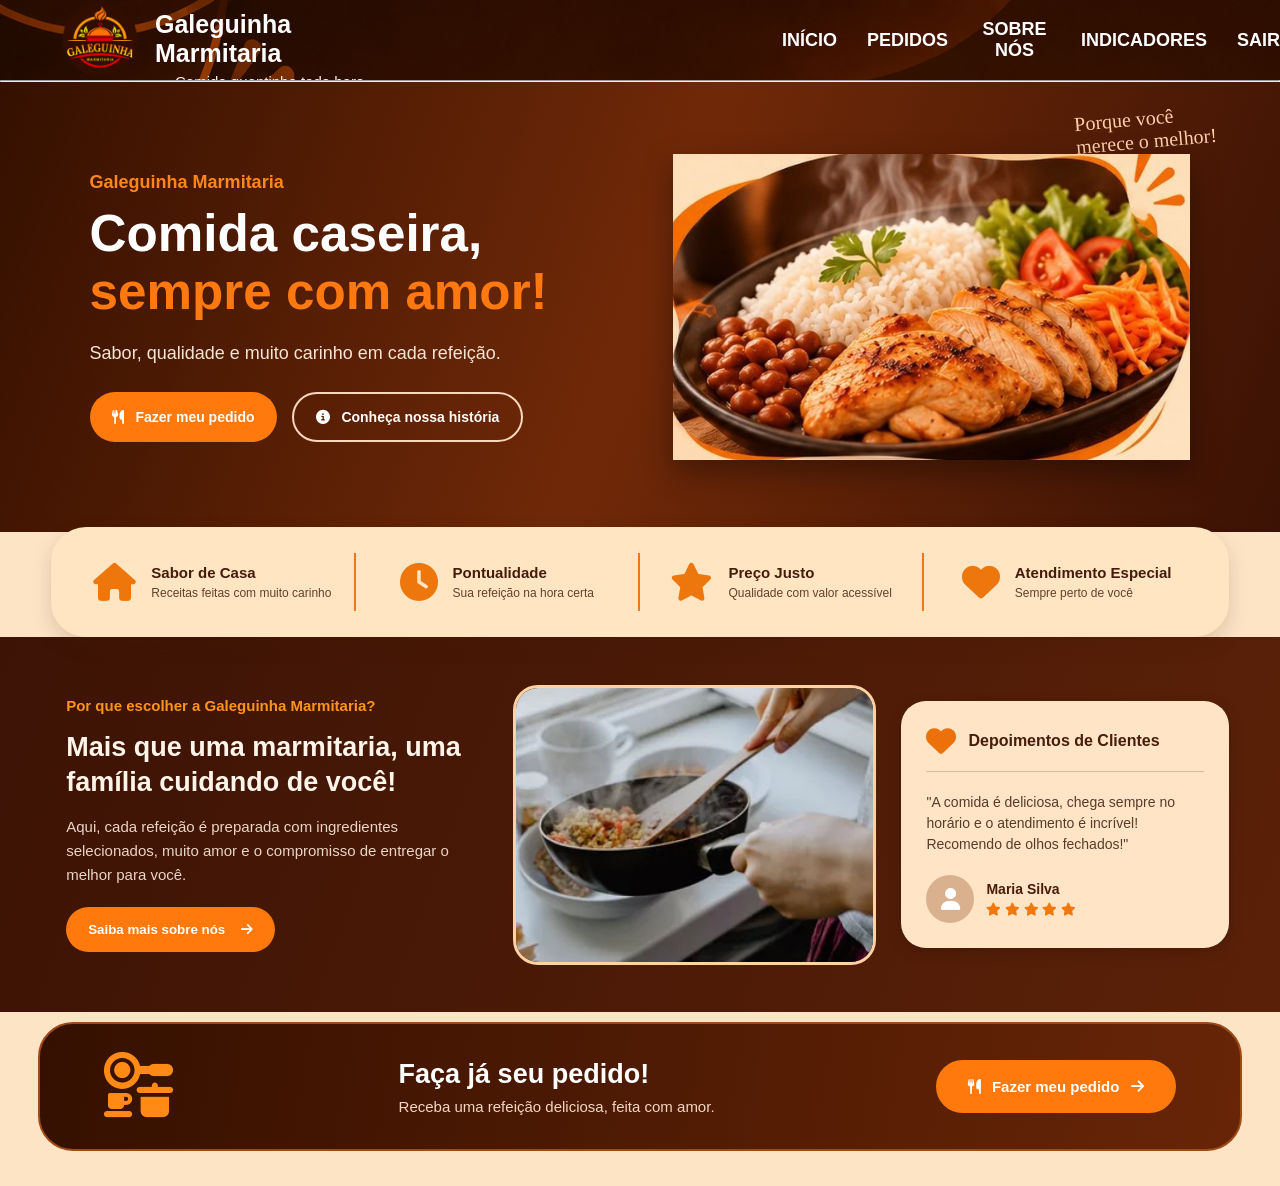
==== commit 288054be: "Aba início" ====
--- a/painel.html
+++ b/painel.html
@@ -37,8 +37,91 @@
         <section class="conteudo">
             <!-- Aba 1: Começa visível (sem a classe escondido) -->
             <div id="aba-inicio" class="conteudo-sessão">
-                <h2>Início</h2>
-                <p>Bem-vindo ao painel da Galeguinha Marmitaria!</p>
+                 <main class="home-container">
+
+                    <section class="home-hero">
+                        <div class="hero-texto">
+                            <span class="hero-subtitulo">Galeguinha Marmitaria</span>
+                            <h2>Comida caseira,<br><span>sempre com amor!</span></h2>
+                            <p>Sabor, qualidade e muito carinho em cada refeição.</p>
+                            <div class="hero-botoes">
+                                <button class="btn-hero-principal" data-alvo="aba-pedidos"><i class="fa-solid fa-utensils"></i> Fazer meu pedido</button>
+                                <button class="btn-hero-secundario" data-alvo="aba-sobre"><i class="fa-solid fa-circle-info"></i> Conheça nossa história</button>
+                            </div>
+                        </div>
+                        <div class="hero-imagem">
+                            <img src="foto.jpg" alt="Refeição caseira">
+                        </div>
+                        <span class="hero-frase">Porque você<br>merece o melhor!</span>
+                    </section>
+
+                    <section class="home-diferenciais">
+                        <article class="diferencial">
+                            <i class="fa-solid fa-house"></i>
+                            <div><h4>Sabor de Casa</h4><p>Receitas feitas com muito carinho</p></div>
+                        </article>
+                        <article class="diferencial">
+                            <i class="fa-solid fa-clock"></i>
+                            <div><h4>Pontualidade</h4><p>Sua refeição na hora certa</p></div>
+                        </article>
+                        <article class="diferencial">
+                            <i class="fa-solid fa-star"></i>
+                            <div><h4>Preço Justo</h4><p>Qualidade com valor acessível</p></div>
+                        </article>
+                        <article class="diferencial">
+                            <i class="fa-solid fa-heart"></i>
+                            <div><h4>Atendimento Especial</h4><p>Sempre perto de você</p></div>
+                        </article>
+                    </section>
+
+                    <section class="home-sobre">
+                        <div class="home-sobre-texto">
+                            <span class="home-legenda">Por que escolher a Galeguinha Marmitaria?</span>
+                            <h2>Mais que uma marmitaria, uma família cuidando de você!</h2>
+                            <p>Aqui, cada refeição é preparada com ingredientes selecionados, muito amor e o compromisso de entregar o melhor para você.</p>
+                            <button class="btn-sobre" data-alvo="aba-sobre">Saiba mais sobre nós <i class="fa-solid fa-arrow-right"></i></button>
+                        </div>
+
+                        <div class="home-sobre-imagem">
+                            <img src="image.png" alt="Preparação de comida caseira">
+                        </div>
+
+                        <div class="home-depoimentos">
+                            <div class="depoimento-titulo">
+                                <i class="fa-solid fa-heart"></i>
+                                <h3>Depoimentos de Clientes</h3>
+                            </div>
+                            <div class="depoimento-conteudo">
+                                <p>"A comida é deliciosa, chega sempre no horário e o atendimento é incrível! Recomendo de olhos fechados!"</p>
+                                <div class="depoimento-cliente">
+                                    <div class="cliente-avatar"><i class="fa-solid fa-user"></i></div>
+                                    <div>
+                                        <h4>Maria Silva</h4>
+                                        <div class="estrelas">
+                                            <i class="fa-solid fa-star"></i>
+                                            <i class="fa-solid fa-star"></i>
+                                            <i class="fa-solid fa-star"></i>
+                                            <i class="fa-solid fa-star"></i>
+                                            <i class="fa-solid fa-star"></i>
+                                        </div>
+                                    </div>
+                                </div>
+                            </div>
+                        </div>
+                    </section>
+
+                    <section class="home-chamada">
+                        <div class="chamada-icone"><i class="fa-solid fa-kitchen-set"></i></div>
+                        <div class="chamada-texto">
+                            <h2>Faça já seu pedido!</h2>
+                            <p>Receba uma refeição deliciosa, feita com amor.</p>
+                        </div>
+                        <div class="chamada-botao">
+                            <button data-alvo="aba-pedidos"><i class="fa-solid fa-utensils"></i> Fazer meu pedido <i class="fa-solid fa-arrow-right"></i></button>
+                        </div>
+                    </section>
+
+                </main>
             </div>
 
             <!-- Aba 2: Começa escondida -->
--- a/style.css
+++ b/style.css
@@ -617,4 +617,460 @@
     .kpi-grid {
         grid-template-columns: 1fr;
     }
-}+}
+
+/* =====================================
+   PÁGINA INICIAL - GALEGUINHA
+===================================== */
+
+#aba-inicio {
+    background: #fce4c5;
+}
+
+.home-container {
+    width: 100%;
+    overflow: hidden;
+    background: #fce4c5;
+    color: #fff;
+}
+
+/* =====================================
+   BANNER PRINCIPAL
+===================================== */
+
+.home-hero {
+    min-height: 390px;
+    padding: 55px 7%;
+    display: flex;
+    align-items: center;
+    justify-content: space-between;
+    position: relative;
+    overflow: hidden;
+    background: linear-gradient(110deg, #351000, #702908, #3b1204);
+}
+
+.hero-texto {
+    width: 53%;
+    position: relative;
+    z-index: 2;
+}
+
+.hero-subtitulo {
+    color: #ff8618;
+    font-size: 18px;
+    font-weight: bold;
+}
+
+.hero-texto h2 {
+    font-size: clamp(32px, 4vw, 55px);
+    line-height: 1.12;
+    margin: 12px 0 20px;
+    color: #fff;
+}
+
+.hero-texto h2 span {
+    color: #ff7910;
+}
+
+.hero-texto p {
+    color: #f6e4d5;
+    font-size: 18px;
+    line-height: 1.5;
+    margin-bottom: 25px;
+}
+
+.hero-botoes {
+    display: flex;
+    flex-wrap: wrap;
+    gap: 15px;
+}
+
+.btn-hero-principal,
+.btn-hero-secundario {
+    padding: 15px 22px;
+    border-radius: 35px;
+    font-size: 14px;
+    font-weight: bold;
+    cursor: pointer;
+    transition: .3s;
+}
+
+.btn-hero-principal {
+    background: #ff790d;
+    border: none;
+    color: white;
+}
+
+.btn-hero-principal:hover {
+    background: #e96600;
+    transform: translateY(-3px);
+}
+
+.btn-hero-secundario {
+    background: transparent;
+    border: 2px solid #f8d7bd;
+    color: white;
+}
+
+.btn-hero-secundario:hover {
+    background: #fff;
+    color: #54200b;
+}
+
+.hero-botoes i {
+    margin-right: 8px;
+}
+
+.hero-imagem {
+    width: 47%;
+    height: 340px;
+    position: relative;
+    z-index: 1;
+}
+
+.hero-imagem img {
+    width: 100%;
+    height: 100%;
+    object-fit: contain;
+    filter: drop-shadow(0 12px 15px rgba(0,0,0,.35));
+}
+
+.hero-frase {
+    position: absolute;
+    top: 25px;
+    right: 5%;
+    color: #ffcfaa;
+    font-family: cursive;
+    font-size: 20px;
+    transform: rotate(-5deg);
+}
+
+
+/* =====================================
+   DIFERENCIAIS
+===================================== */
+
+.home-diferenciais {
+    margin: -5px auto 0;
+    width: 92%;
+    min-height: 110px;
+    background: #ffe5c1;
+    border-radius: 35px;
+    display: grid;
+    grid-template-columns: repeat(4, 1fr);
+    align-items: center;
+    padding: 20px;
+    position: relative;
+    z-index: 3;
+    box-shadow: 0 8px 20px rgba(65, 25, 0, .15);
+}
+
+.diferencial {
+    display: flex;
+    align-items: center;
+    justify-content: center;
+    gap: 15px;
+    padding: 10px;
+    border-right: 2px solid #e97920;
+}
+
+.diferencial:last-child {
+    border: none;
+}
+
+.diferencial > i {
+    font-size: 38px;
+    color: #ed760d;
+}
+
+.diferencial h4 {
+    color: #451b0c;
+    font-size: 15px;
+    margin-bottom: 5px;
+}
+
+.diferencial p {
+    color: #65412e;
+    font-size: 12px;
+}
+
+
+/* =====================================
+   SEÇÃO SOBRE
+===================================== */
+
+.home-sobre {
+    display: grid;
+    grid-template-columns: 1.2fr 1fr .9fr;
+    gap: 25px;
+    align-items: center;
+    padding: 45px 4%;
+    background: linear-gradient(110deg, #3c1305, #5b2108);
+}
+
+.home-sobre-texto {
+    padding: 15px;
+}
+
+.home-legenda {
+    color: #ff941c;
+    font-weight: bold;
+    font-size: 15px;
+}
+
+.home-sobre-texto h2 {
+    font-size: 27px;
+    line-height: 1.3;
+    margin: 15px 0;
+    color: #fff4e9;
+}
+
+.home-sobre-texto p {
+    font-size: 15px;
+    color: #ead5c6;
+    line-height: 1.6;
+    margin-bottom: 20px;
+}
+
+.btn-sobre {
+    background: #ff790d;
+    color: white;
+    padding: 15px 22px;
+    border: none;
+    border-radius: 30px;
+    cursor: pointer;
+    font-weight: bold;
+    transition: .3s;
+}
+
+.btn-sobre:hover {
+    background: #e96500;
+}
+
+.btn-sobre i {
+    margin-left: 12px;
+}
+
+.home-sobre-imagem {
+    height: 280px;
+    overflow: hidden;
+    border-radius: 25px;
+    border: 3px solid #ffd2a5;
+}
+
+.home-sobre-imagem img {
+    width: 100%;
+    height: 100%;
+    object-fit: cover;
+}
+
+
+/* =====================================
+   DEPOIMENTOS
+===================================== */
+
+.home-depoimentos {
+    background: #ffe5c5;
+    color: #481d0a;
+    padding: 25px;
+    border-radius: 25px;
+    min-height: 240px;
+    box-shadow: 0 5px 15px rgba(0,0,0,.15);
+}
+
+.depoimento-titulo {
+    display: flex;
+    align-items: center;
+    gap: 12px;
+    border-bottom: 1px solid #e6b98e;
+    padding-bottom: 15px;
+}
+
+.depoimento-titulo i {
+    font-size: 30px;
+    color: #ed710b;
+}
+
+.depoimento-titulo h3 {
+    font-size: 16px;
+}
+
+.depoimento-conteudo > p {
+    font-size: 14px;
+    line-height: 1.5;
+    margin: 20px 0;
+    color: #593b2b;
+}
+
+.depoimento-cliente {
+    display: flex;
+    align-items: center;
+    gap: 12px;
+}
+
+.cliente-avatar {
+    width: 48px;
+    height: 48px;
+    background: #d9b18f;
+    border-radius: 50%;
+    display: flex;
+    align-items: center;
+    justify-content: center;
+    font-size: 22px;
+    color: #fff;
+}
+
+.depoimento-cliente h4 {
+    font-size: 14px;
+    margin-bottom: 5px;
+}
+
+.estrelas {
+    color: #f0780c;
+    font-size: 13px;
+}
+
+
+/* =====================================
+   CHAMADA PARA PEDIDOS
+===================================== */
+
+.home-chamada {
+    margin: 10px 3% 35px;
+    padding: 25px 5%;
+    background: linear-gradient(100deg, #351000, #682507);
+    border: 2px solid #9e4b18;
+    border-radius: 35px;
+    display: flex;
+    align-items: center;
+    justify-content: space-between;
+    gap: 20px;
+}
+
+.chamada-icone {
+    color: #ff8b16;
+    font-size: 65px;
+}
+
+.chamada-texto h2 {
+    font-size: 27px;
+    margin-bottom: 8px;
+}
+
+.chamada-texto p {
+    color: #f4d7c1;
+    font-size: 15px;
+}
+
+.chamada-botao button {
+    background: #ff790d;
+    color: white;
+    border: none;
+    padding: 18px 25px;
+    border-radius: 35px;
+    font-size: 15px;
+    font-weight: bold;
+    cursor: pointer;
+    transition: .3s;
+}
+
+.chamada-botao button:hover {
+    background: #e96600;
+    transform: scale(1.04);
+}
+
+.chamada-botao i {
+    margin: 0 7px;
+}
+
+
+/* =====================================
+   RESPONSIVIDADE
+===================================== */
+
+@media (max-width: 950px) {
+
+    .home-sobre {
+        grid-template-columns: 1fr 1fr;
+    }
+
+    .home-depoimentos {
+        grid-column: span 2;
+    }
+
+    .home-diferenciais {
+        grid-template-columns: repeat(2, 1fr);
+    }
+
+    .diferencial:nth-child(2) {
+        border-right: none;
+    }
+
+    .diferencial:nth-child(3) {
+        border-top: 1px solid #e97920;
+    }
+
+    .diferencial:nth-child(4) {
+        border-top: 1px solid #e97920;
+        border-right: none;
+    }
+}
+
+@media (max-width: 650px) {
+
+    .home-hero {
+        padding: 35px 7%;
+        flex-direction: column;
+    }
+
+    .hero-texto {
+        width: 100%;
+    }
+
+    .hero-imagem {
+        width: 100%;
+        height: 220px;
+    }
+
+    .hero-frase {
+        display: none;
+    }
+
+    .home-diferenciais {
+        grid-template-columns: 1fr;
+        border-radius: 20px;
+    }
+
+    .diferencial {
+        justify-content: flex-start;
+        border-right: none;
+        border-bottom: 1px solid #e97920;
+    }
+
+    .diferencial:nth-child(3) {
+        border-top: none;
+    }
+
+    .diferencial:last-child {
+        border-bottom: none;
+    }
+
+    .home-sobre {
+        grid-template-columns: 1fr;
+        padding: 30px 5%;
+    }
+
+    .home-depoimentos {
+        grid-column: auto;
+    }
+
+    .home-chamada {
+        flex-direction: column;
+        text-align: center;
+    }
+
+    .chamada-texto h2 {
+        font-size: 23px;
+    }
+
+}
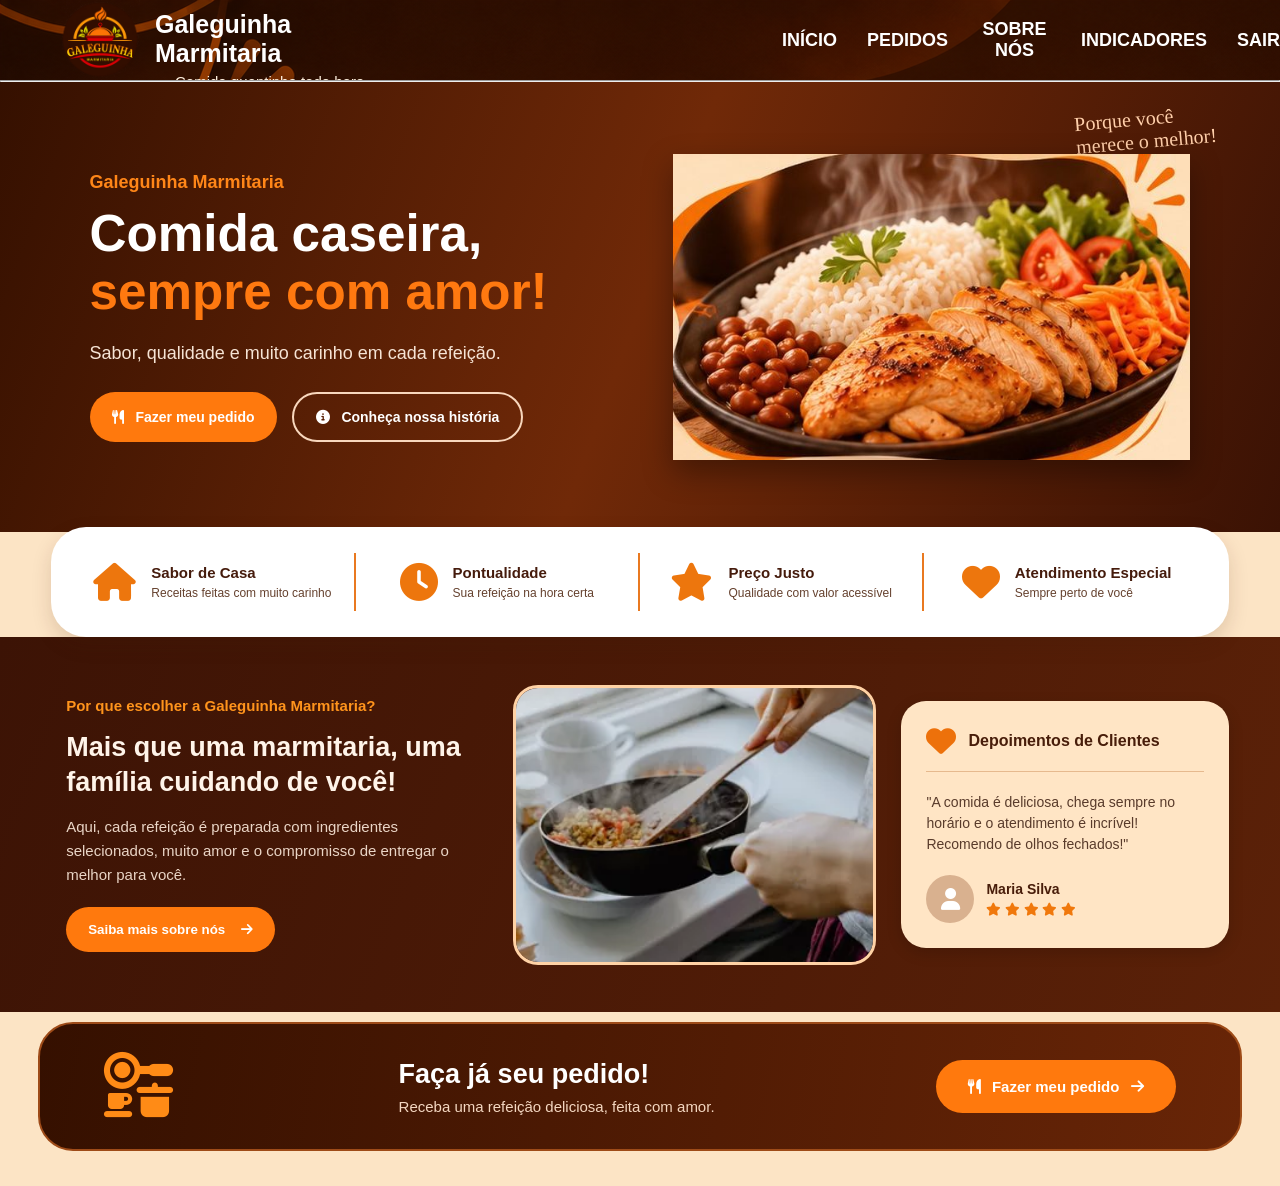
==== commit 26f3c9a9: "Correções login e cadastro" ====
--- a/painel.html
+++ b/painel.html
@@ -8,7 +8,7 @@
     <link rel="stylesheet" href="https://cdnjs.cloudflare.com/ajax/libs/font-awesome/6.5.1/css/all.min.css">
     <link rel="stylesheet" href="style.css">
     <link rel="stylesheet" href="pedidos.css">
-    <link rel="stylesheet" href="estilos.css">
+    <link rel="stylesheet" href="sobreNos.css">
 </head>
 <body>
     <div class="box-principal">
--- a/style.css
+++ b/style.css
@@ -71,7 +71,9 @@
     letter-spacing: -0.8px;
 }
 
-
+.box-login input{
+    margin-top:10px;
+}
 .box-login p, .box-cadastro p {
     color: #FFF1DF;
     font-size: 14px;
@@ -94,6 +96,7 @@
     border: none;
     border-top: 1px solid #1e1003;
     margin: 0 0 10px;
+    
 }
 
 .box-dados h2 {
@@ -115,6 +118,7 @@
     background-color:#FFF1DF;
     border: 1px solid transparent;
     border-radius: 16px;
+   
 }
 
 .box-dados .input-group:focus-within {
@@ -754,7 +758,7 @@
     margin: -5px auto 0;
     width: 92%;
     min-height: 110px;
-    background: #ffe5c1;
+    background: white;
     border-radius: 35px;
     display: grid;
     grid-template-columns: repeat(4, 1fr);
--- a/sobreNos.css
+++ b/sobreNos.css
@@ -0,0 +1,85 @@
+:root{
+  --marrom:#4a1a08; --marrom-2:#6b2a0e; --laranja:#f57c00; --laranja-2:#ff9800;
+  --fundo:#fff0dc; --texto:#3a1706; --cartao:white;
+  box-sizing:border-box; padding-top:env(safe-area-inset-top,0px); padding-bottom:env(safe-area-inset-bottom,0px);
+}
+html{scroll-padding-top:env(safe-area-inset-top,0px)}
+*,*::before,*::after{box-sizing:border-box}
+body{margin:0;font-family:'Roboto',Arial,sans-serif;background:var(--fundo);color:var(--texto);overflow-x:hidden}
+
+/* Isolado para não conflitar com .container do style.css */
+#aba-sobre .container,
+.rodape .container{
+  width:min(1180px,92%);
+  height:auto;
+  min-height:0;
+  margin:0 auto;
+  display:block;
+  background:none;
+}
+
+.migalhas{display:flex;align-items:center;gap:12px;padding:20px 0 0;font-size:.95rem;color:var(--marrom) }
+.migalhas svg{width:20px;height:20px;fill:currentColor}
+
+/* Destaque */
+.destaque{display:grid;grid-template-columns:1fr 1.15fr;gap:32px;align-items:center;padding:20px 0 36px}
+.destaque h2{font-size:clamp(2.6rem,6vw,4.4rem);font-weight:900;margin:0;color:var(--marrom);line-height:1.05}
+.destaque h2 span{color:var(--laranja)}
+.sublinhado{display:block;width:250px;height:10px;margin:6px 0 28px}
+.destaque h3{font-weight:500;font-size:clamp(1.4rem,2.6vw,1.9rem);margin:0 0 18px;line-height:1.25}
+.destaque p{font-size:1.15rem;line-height:1.6;max-width:30em;margin:0}
+.foto{position:relative}
+.foto img{width:100%;display:block;border-radius:48% 52% 44% 56% / 38% 42% 58% 62%;box-shadow:0 14px 30px rgba(74,26,8,.25);border:6px solid var(--laranja)}
+.faiscas{position:absolute;top:-18px;right:-4px;width:70px;stroke:var(--laranja);stroke-width:6;stroke-linecap:round;fill:none}
+
+/* Cartões */
+.cartoes{display:grid;grid-template-columns:repeat(3,1fr);gap:24px;margin-bottom:48px}
+.cartao{display:flex;gap:20px;align-items:flex-start;background:var(--cartao);border:1px solid rgba(255,255,255,.8);border-radius:22px;padding:22px;box-shadow:0 8px 20px rgba(245,124,0,.15);backdrop-filter:blur(4px)}
+.icone{flex:none;width:82px;height:82px;border-radius:50%;background:radial-gradient(circle at 30% 25%,#ff9d2e,var(--laranja));display:grid;place-items:center;box-shadow:0 4px 10px rgba(245,124,0,.4)}
+.icone svg{width:44px;height:44px;fill:none;stroke:#fff;stroke-width:2.4;stroke-linecap:round;stroke-linejoin:round}
+.cartao h4{margin:0 0 8px;font-size:1.2rem;font-weight:700}
+.cartao .data{font-size:1.5rem;font-weight:700;margin:0 0 6px}
+.cartao p{margin:0;line-height:1.5;font-size:1.02rem}
+.cartao .suave{color:#8a4a1c;font-size:.98rem}
+
+/* Valores */
+.secao-valores{display:grid;grid-template-columns:1.9fr 1fr;gap:20px;align-items:center;margin-bottom:56px}
+.bloco-valores{background:linear-gradient(160deg,#4d1b08,#3a1305);border-radius:60px 80px 60px 70px;padding:28px 36px 36px;color:#fff;box-shadow:0 12px 28px rgba(74,26,8,.35);border-bottom:4px solid var(--laranja)}
+.bloco-valores h2{margin:0;font-size:2.4rem;font-weight:900}
+.bloco-valores h2 span{color:var(--laranja-2)}
+.bloco-valores>p{margin:2px 0 18px;font-size:1.15rem}
+.valores{display:grid;grid-template-columns:1fr 1fr;gap:16px}
+.valor{display:flex;gap:18px;align-items:center;background:var(--fundo);color:var(--texto);border-radius:18px;padding:16px 18px}
+.valor svg{flex:none;width:58px;height:58px;fill:none;stroke:var(--laranja-2);stroke-width:3.4;stroke-linecap:round;stroke-linejoin:round}
+.valor svg .cheio{fill:var(--laranja-2);stroke:none}
+.valor h5{margin:0 0 6px;font-size:1.08rem;font-weight:700}
+.valor p{margin:0;font-size:.88rem;line-height:1.45}
+.assinatura{text-align:center;font-family:'Dancing Script',cursive;color:var(--marrom-2)}
+.assinatura .nome{font-size:clamp(2.4rem,4vw,3.4rem);line-height:1;font-weight:700;transform:rotate(-6deg);display:block}
+.assinatura .frase{font-size:clamp(1.6rem,2.6vw,2.2rem);display:block;transform:rotate(-8deg);margin-top:36px;line-height:1.1}
+.assinatura svg{width:46px;fill:none;stroke:var(--marrom-2);stroke-width:3;margin-top:-4px}
+.assinatura .traco{display:block;width:70%;height:8px;margin:6px auto}
+
+/* Rodapé */
+.rodape{background:linear-gradient(90deg,#3d1305,#4d1b08);color:#fff;border-top-right-radius:70px 24px}
+.rodape .container{display:flex;align-items:center;justify-content:space-between;gap:24px;padding:26px 0;flex-wrap:wrap}
+.rodape .bloco{display:flex;align-items:center;gap:20px;padding:0 24px;border-left:1px solid var(--laranja)}
+.rodape .bloco:first-child{border-left:0;padding-left:0}
+.rodape img{width:110px;height:110px;object-fit:cover;border-radius:50%}
+.rodape strong{font-size:1.3rem;display:block;margin-bottom:4px}
+.redes{display:flex;gap:14px}
+/* botões apenas decorativos: sem ação */
+.rede{width:42px;height:42px;border-radius:50%;background:var(--laranja-2);display:grid;place-items:center;border:0;padding:0;cursor:default;pointer-events:none}
+.rede svg{width:24px;height:24px;fill:none;stroke:var(--marrom);stroke-width:2.2;stroke-linecap:round;stroke-linejoin:round}
+.rede svg .cheio{fill:var(--marrom);stroke:none}
+
+@media(max-width:900px){
+  .destaque,.secao-valores{grid-template-columns:1fr}
+  .cartoes{grid-template-columns:1fr}
+  .valores{grid-template-columns:1fr}
+  .rodape .bloco{border-left:0;padding:0}
+  .assinatura{padding:10px 0 0}
+}
+#aba-sobre{
+  background-color: #FFF1DF;
+}
